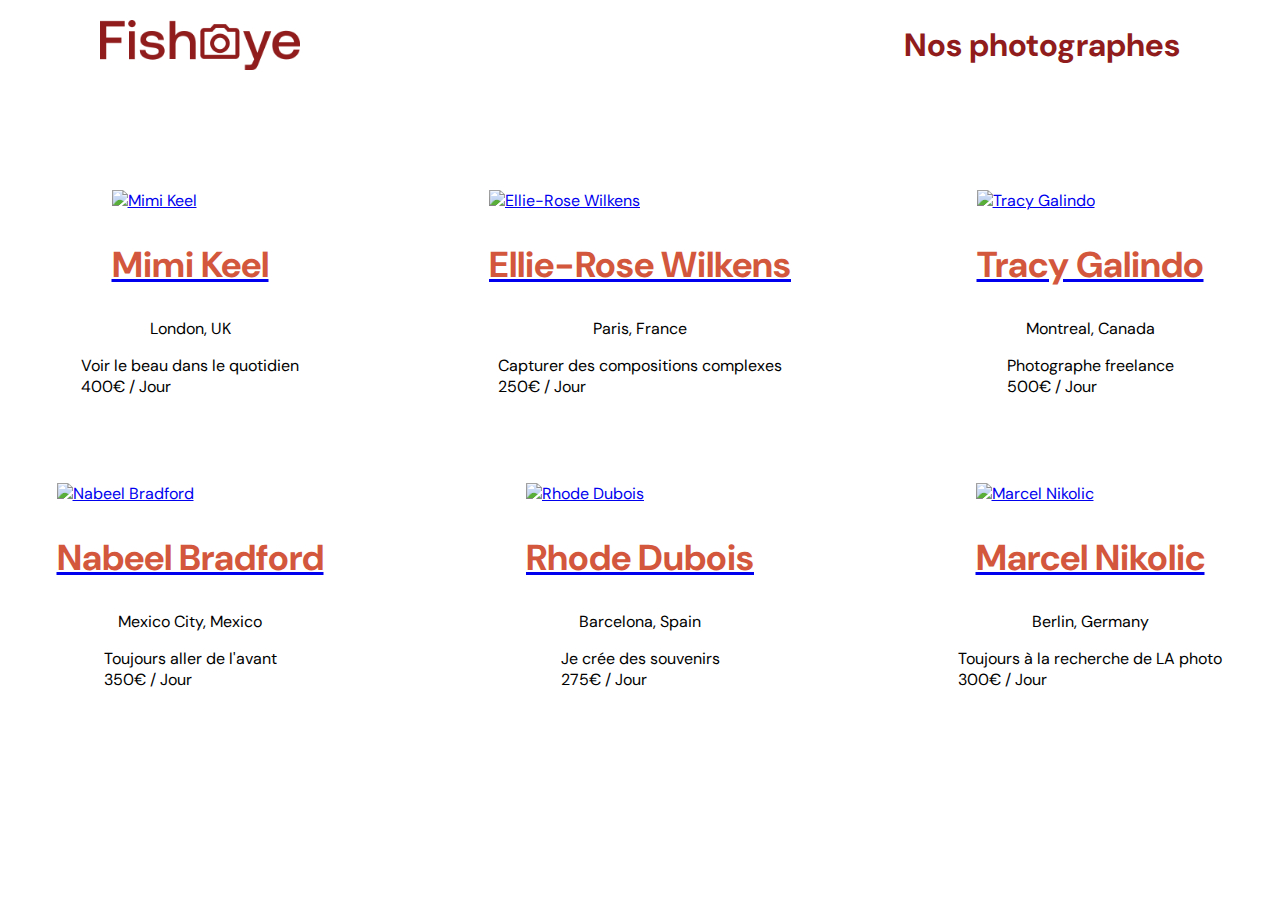
==== index.html @ f496090a "first commit" ====
<!DOCTYPE html>
<html>
  <head>
    <link href="css/style.css" rel="stylesheet" type="text/css" />
    <meta charset="utf-8">
    <link rel="icon" type="image/png" href="assets/favicon.png">
    <link href="https://fonts.googleapis.com/css?family=DM+Sans&display=swap" rel="stylesheet">
    <title>Fisheye</title>
  </head>
  <body>
    <header>
        <img src="assets/images/logo.png" class="logo" />
        <h1>Nos photographes</h1>
    </header>
    <main id="main">
        <div class="photographer_section"></div>
    </main>
    <script src="scripts/factories/photographer.js"></script>
   
        <!-- Api -->
        <script src="scripts/api/api.js"></script>
        <!-- Factory -->
        <!-- Models -->
        <script src="scripts/models/Photographe.js"></script>
        <!-- Templates -->
        <script src="scripts/template/photographecard.js"></script>
        <!-- Accueil -->   
        <script src="scripts/pages/index.js"></script>
  </body>
</html>
---- css/style.css ----
@import url("photographer.css");

body {
    font-family: "DM Sans", sans-serif;
    margin: 0;
}


header {
    display: flex;
    flex-direction: row;
    justify-content: space-between;
    align-items: center;
    height: 90px;
}

h1 {
    color: #901C1C;
    margin-right: 100px;
}

.logo {
    height: 50px;
    margin-left: 100px;
}

.photographer_section {
    display: grid;
    grid-template-columns: 1fr 1fr 1fr;
    gap: 70px;
    margin-top: 100px;
}

.photographer_section article {
    justify-self: center;
    display: flex;
    justify-content: center;
    align-items: center;
    flex-direction: column;
}

.photographer_section article h2 {
    color: #D3573C;
    font-size: 36px;
}

.photographer_section article img {
    height: 200px;
    width: 200px;
}
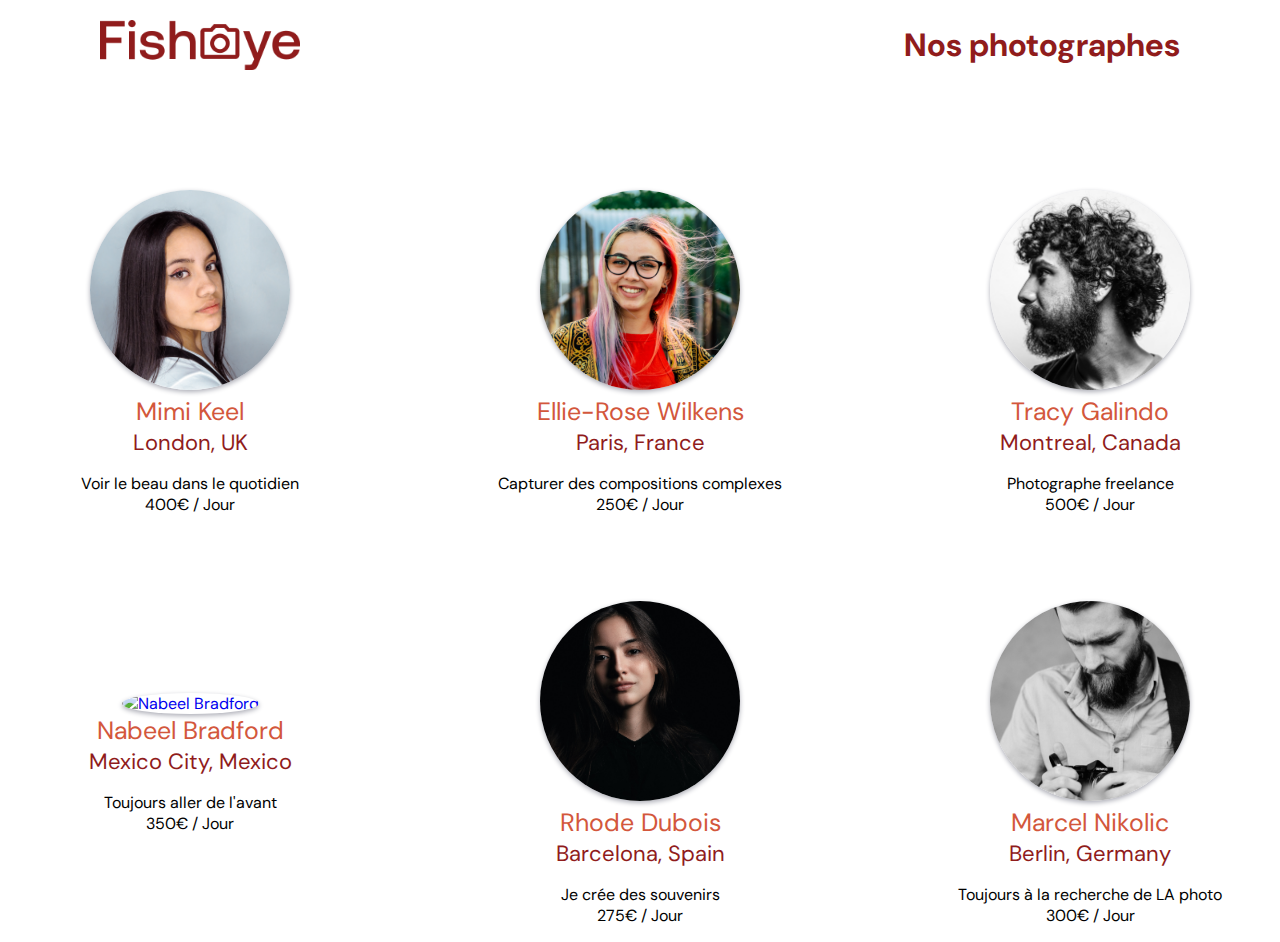
==== commit 2223e3da: "fin de lindex" ====
--- a/index.html
+++ b/index.html
@@ -20,6 +20,7 @@
         <!-- Api -->
         <script src="scripts/api/api.js"></script>
         <!-- Factory -->
+        <script src="scripts/factories/photographer.js"></script>
         <!-- Models -->
         <script src="scripts/models/Photographe.js"></script>
         <!-- Templates -->
--- a/css/style.css
+++ b/css/style.css
@@ -1,4 +1,13 @@
 @import url("photographer.css");
+
+:root {
+    --primaire: #901c1c;
+    --primaire-alternatif: #d3573c;
+    --secondaire: #db8876;
+    --secondaire-alternatif-1: #525252;
+    --secondaire-alternatif-1-2: #fafafa;
+    --secondaire-alternatif-2: #901c1c;
+  }
 
 body {
     font-family: "DM Sans", sans-serif;
@@ -28,7 +37,8 @@
     display: grid;
     grid-template-columns: 1fr 1fr 1fr;
     gap: 70px;
-    margin-top: 100px;
+    margin-top: 100px;   
+    text-align: center
 }
 
 .photographer_section article {
@@ -40,11 +50,145 @@
 }
 
 .photographer_section article h2 {
-    color: #D3573C;
-    font-size: 36px;
+    color: var(--primaire-alternatif);
+    font-size: 25px;
 }
 
 .photographer_section article img {
+    
+    border-radius: 50%;
+    box-shadow: 0px 2px 5px #acadb6;
     height: 200px;
+    object-fit: cover;
     width: 200px;
+
+}
+.nom-photographe {
+    color: var(--primaire-alternatif);
+    font-size: 36px;
+    font-weight: 400;
+    margin: 0 auto;
+  }
+
+.lien-photographe {
+    text-decoration: none;
+  }
+
+.lieu-photographe {
+    color: var(--primaire);
+    font-size: 22px;
+  }
+
+.img-photographe{
+    border-radius: 50%;
+    box-shadow: 0px 2px 5px #acadb6;
+    height: 200px;
+    object-fit: cover;
+  }
+
+/** Page photographe **/
+#profil-infos-photographe {
+  background-color: var(--secondaire-alternatif-1-2);
+  margin: 0 100px;
+  padding: 50px;
+  position: relative;
+}
+#profil-photo-photographe {
+  height: 180px;
+  position: absolute;
+  right: 50px;
+  top: 50%;
+  transform: translateY(-50%);
+  width: 180px;
+}
+#profil-nom-contact-photographe {
+  display: inline-flex;
+}
+.btn-contact {
+  background-color: var(--primaire);
+  border: transparent;
+  border-radius: 5px;
+  color: #ffffff;
+  font-size: 20px;
+  margin-left: 200px;
+  padding: 15px 10px;
+}
+.btn-contact:hover {
+  background-color: var(--secondaire);
+  color: #000000;
+  cursor: pointer;
+  font-weight: 700;
+}
+#profil-description-photographe {
+  margin-top: 10px;
+}
+#trier {
+  margin: 25px 100px;
+}
+.trier-texte {
+  font-weight: bold;
+}
+#trier > select {
+  background-color: var(--primaire);
+  border: none;
+  border-top-left-radius: 5px;
+  border-top-right-radius: 5px;
+  color: #ffffff;
+  font-size: 18px;
+  height: 60px;
+  padding: 0 5px;
+  width: 150px;
+}
+#trier > select > option {
+  border-top: 1px solid #ffffff;
+}
+#profil-liste-photos {
+  display: flex;
+  flex-wrap: wrap;
+  gap: 10px 30px;
+  margin: 0 100px 50px 100px;
+}
+#aucun-contenu {
+  display: none;
+}
+.photo {
+  flex: 1 0 30%;
+}
+.img-photo {
+  border-radius: 5px;
+  display: block;
+  height: 400px;
+  margin: auto;
+  object-fit: cover;
+  width: 100%;
+}
+.titre-photo {
+  color: var(--primaire);
+  font-size: 24px;
+}
+.like {
+  color: var(--primaire);
+  float: right;
+  font-size: 24px;
+}
+.like-coeur::after {
+  content: "\2764";
+}
+.like-coeur:hover {
+  color: var(--primaire-alternatif);
+  cursor: pointer;
+}
+#profil-likes-tarif {
+  background-color: var(--secondaire);
+  border-top-left-radius: 5px;
+  border-top-right-radius: 5px;
+  bottom: 0;
+  font-size: 18px;
+  padding: 10px 15px;
+  position: fixed;
+  right: 35px;
+  width: fit-content;
+}
+#profil-tarif-photographe {
+  margin-left: 15px;
 }